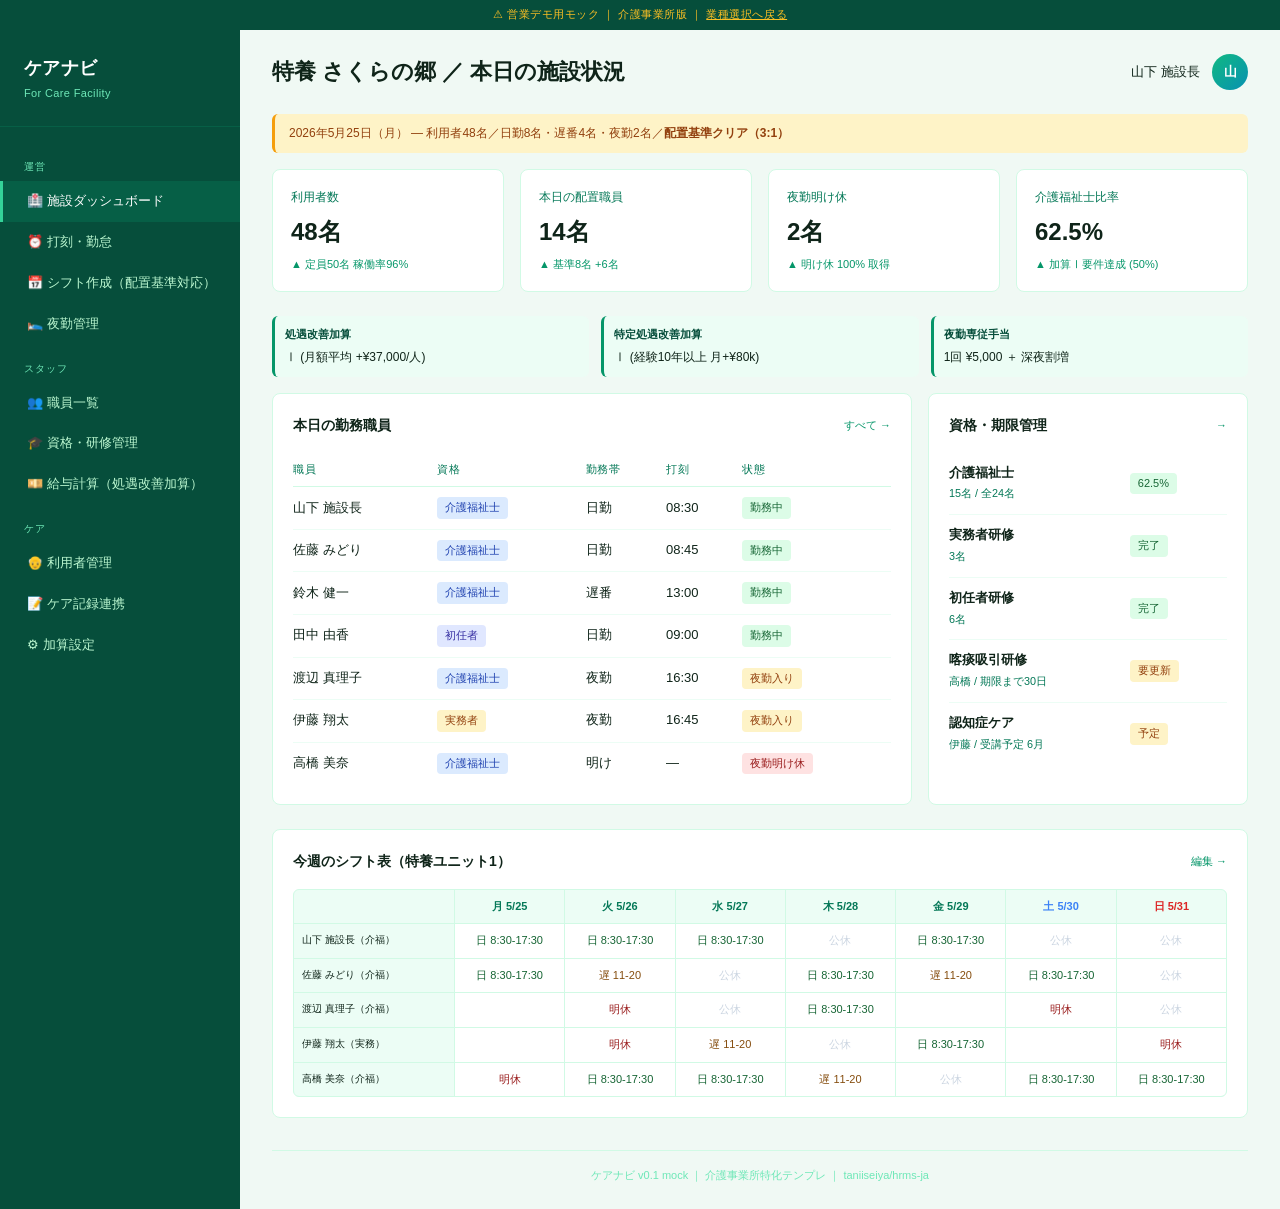
==== mock/caregiving.html @ 0d87f147 "業種別デモテンプレ追加（飲食・介護・士業） - mock/index.html: 業種選択ハブ（4業種カード形式） - mock/logistics.html: 軽貨物・運送業（リネーム） - moc" ====
<!DOCTYPE html>
<html lang="ja">
<head>
<meta charset="UTF-8">
<meta name="viewport" content="width=device-width, initial-scale=1.0">
<title>ケアナビ ｜ 介護事業所向け勤怠・シフト・人事システム</title>
<style>
  *{box-sizing:border-box;margin:0;padding:0;-webkit-font-smoothing:antialiased}
  body{font-family:"Hiragino Sans","Yu Gothic UI","Meiryo",sans-serif;background:#f0f9f4;color:#0f2419;font-size:14px;line-height:1.6}
  .wrap{display:grid;grid-template-columns:240px 1fr;min-height:100vh;padding-top:30px}
  aside{background:#064e3b;color:#bbf7d0;padding:24px 0}
  .logo{padding:0 24px 24px;border-bottom:1px solid #065f46;font-weight:700;font-size:18px;color:#fff;letter-spacing:.02em}
  .logo small{display:block;font-size:11px;font-weight:400;color:#6ee7b7;margin-top:2px}
  nav{padding:16px 0}
  nav a{display:block;padding:10px 24px;color:#bbf7d0;text-decoration:none;font-size:13px;border-left:3px solid transparent}
  nav a:hover{background:#065f46;color:#fff}
  nav a.active{background:#065f46;color:#fff;border-left-color:#34d399}
  nav .group{padding:16px 24px 6px;font-size:10px;color:#6ee7b7;letter-spacing:.1em;text-transform:uppercase}
  main{padding:24px 32px;overflow-x:hidden}
  header{display:flex;justify-content:space-between;align-items:center;margin-bottom:24px}
  h1{font-size:22px;font-weight:700;color:#0f2419}
  .user{display:flex;align-items:center;gap:12px;font-size:13px}
  .avatar{width:36px;height:36px;border-radius:50%;background:linear-gradient(135deg,#10b981,#0891b2);color:#fff;display:flex;align-items:center;justify-content:center;font-weight:600}
  .cards{display:grid;grid-template-columns:repeat(4,1fr);gap:16px;margin-bottom:24px}
  .card{background:#fff;border:1px solid #d1fae5;border-radius:8px;padding:18px}
  .card .label{color:#047857;font-size:12px;margin-bottom:6px}
  .card .value{font-size:24px;font-weight:700;color:#0f2419}
  .card .delta{font-size:11px;margin-top:4px}
  .delta.up{color:#059669}.delta.down{color:#dc2626}
  .panels{display:grid;grid-template-columns:2fr 1fr;gap:16px;margin-bottom:24px}
  .panel{background:#fff;border:1px solid #d1fae5;border-radius:8px;padding:20px}
  .panel h2{font-size:14px;font-weight:600;margin-bottom:16px;color:#0f2419;display:flex;justify-content:space-between;align-items:center}
  .panel h2 a{font-size:11px;color:#059669;text-decoration:none;font-weight:400}
  table{width:100%;border-collapse:collapse;font-size:13px}
  th{text-align:left;color:#047857;font-weight:500;font-size:11px;padding:8px 8px 8px 0;border-bottom:1px solid #d1fae5;text-transform:uppercase;letter-spacing:.05em}
  td{padding:10px 8px 10px 0;border-bottom:1px solid #ecfdf5}
  tr:last-child td{border-bottom:none}
  .badge{display:inline-block;padding:2px 8px;border-radius:4px;font-size:11px;font-weight:500}
  .badge.cert-kfk{background:#dbeafe;color:#1e40af}
  .badge.cert-hatsu{background:#e0e7ff;color:#3730a3}
  .badge.cert-jitsu{background:#fef3c7;color:#92400e}
  .badge.ok{background:#dcfce7;color:#166534}
  .badge.warn{background:#fef3c7;color:#92400e}
  .badge.alert{background:#fee2e2;color:#991b1b}
  .shift-grid{display:grid;grid-template-columns:160px repeat(7,1fr);gap:1px;background:#d1fae5;border:1px solid #d1fae5;border-radius:6px;overflow:hidden;font-size:11px}
  .shift-grid > div{background:#fff;padding:8px;text-align:center}
  .shift-grid .hd{background:#ecfdf5;font-weight:600;color:#047857}
  .shift-grid .name{background:#ecfdf5;text-align:left;font-weight:500;color:#0f2419;font-size:10px}
  .sh-day{background:#dcfce7;color:#166534;font-weight:500}
  .sh-late{background:#fef3c7;color:#854d0e;font-weight:500}
  .sh-night{background:#064e3b;color:#fff;font-weight:500}
  .sh-ake{background:#fee2e2;color:#991b1b;font-weight:500}
  .sh-off{color:#cbd5e1}
  .note{background:#fef3c7;color:#92400e;padding:10px 14px;border-radius:6px;font-size:12px;margin-bottom:16px;border-left:3px solid #f59e0b}
  .config-row{display:grid;grid-template-columns:1fr 1fr 1fr;gap:12px;margin-bottom:16px;font-size:12px}
  .config-row > div{background:#ecfdf5;padding:10px;border-radius:6px;border-left:3px solid #059669}
  .config-row strong{color:#064e3b;display:block;margin-bottom:4px;font-size:11px}
  footer{margin-top:32px;padding-top:16px;border-top:1px solid #d1fae5;color:#6ee7b7;font-size:11px;text-align:center}
  .mock-banner{position:fixed;top:0;left:0;right:0;background:#064e3b;color:#fbbf24;text-align:center;padding:6px;font-size:11px;z-index:100;letter-spacing:.05em}
</style>
</head>
<body>
<div class="mock-banner">⚠ 営業デモ用モック ｜ 介護事業所版 ｜ <a href="index.html" style="color:#fbbf24">業種選択へ戻る</a></div>
<div class="wrap">
  <aside>
    <div class="logo">ケアナビ<small>For Care Facility</small></div>
    <nav>
      <div class="group">運営</div>
      <a href="#" class="active">🏥 施設ダッシュボード</a>
      <a href="#">⏰ 打刻・勤怠</a>
      <a href="#">📅 シフト作成（配置基準対応）</a>
      <a href="#">🛌 夜勤管理</a>
      <div class="group">スタッフ</div>
      <a href="#">👥 職員一覧</a>
      <a href="#">🎓 資格・研修管理</a>
      <a href="#">💴 給与計算（処遇改善加算）</a>
      <div class="group">ケア</div>
      <a href="#">👴 利用者管理</a>
      <a href="#">📝 ケア記録連携</a>
      <a href="#">⚙ 加算設定</a>
    </nav>
  </aside>
  <main>
    <header>
      <h1>特養 さくらの郷 ／ 本日の施設状況</h1>
      <div class="user">
        <span>山下 施設長</span>
        <div class="avatar">山</div>
      </div>
    </header>

    <div class="note">2026年5月25日（月） — 利用者48名／日勤8名・遅番4名・夜勤2名／<strong>配置基準クリア（3:1）</strong></div>

    <div class="cards">
      <div class="card">
        <div class="label">利用者数</div>
        <div class="value">48名</div>
        <div class="delta up">▲ 定員50名 稼働率96%</div>
      </div>
      <div class="card">
        <div class="label">本日の配置職員</div>
        <div class="value">14名</div>
        <div class="delta up">▲ 基準8名 +6名</div>
      </div>
      <div class="card">
        <div class="label">夜勤明け休</div>
        <div class="value">2名</div>
        <div class="delta up">▲ 明け休 100% 取得</div>
      </div>
      <div class="card">
        <div class="label">介護福祉士比率</div>
        <div class="value">62.5%</div>
        <div class="delta up">▲ 加算Ⅰ要件達成 (50%)</div>
      </div>
    </div>

    <div class="config-row">
      <div><strong>処遇改善加算</strong>Ⅰ (月額平均 +¥37,000/人)</div>
      <div><strong>特定処遇改善加算</strong>Ⅰ (経験10年以上 月+¥80k)</div>
      <div><strong>夜勤専従手当</strong>1回 ¥5,000 ＋ 深夜割増</div>
    </div>

    <div class="panels">
      <div class="panel">
        <h2>本日の勤務職員 <a href="#">すべて →</a></h2>
        <table>
          <thead>
            <tr><th>職員</th><th>資格</th><th>勤務帯</th><th>打刻</th><th>状態</th></tr>
          </thead>
          <tbody>
            <tr><td>山下 施設長</td><td><span class="badge cert-kfk">介護福祉士</span></td><td>日勤</td><td>08:30</td><td><span class="badge ok">勤務中</span></td></tr>
            <tr><td>佐藤 みどり</td><td><span class="badge cert-kfk">介護福祉士</span></td><td>日勤</td><td>08:45</td><td><span class="badge ok">勤務中</span></td></tr>
            <tr><td>鈴木 健一</td><td><span class="badge cert-kfk">介護福祉士</span></td><td>遅番</td><td>13:00</td><td><span class="badge ok">勤務中</span></td></tr>
            <tr><td>田中 由香</td><td><span class="badge cert-hatsu">初任者</span></td><td>日勤</td><td>09:00</td><td><span class="badge ok">勤務中</span></td></tr>
            <tr><td>渡辺 真理子</td><td><span class="badge cert-kfk">介護福祉士</span></td><td>夜勤</td><td>16:30</td><td><span class="badge warn">夜勤入り</span></td></tr>
            <tr><td>伊藤 翔太</td><td><span class="badge cert-jitsu">実務者</span></td><td>夜勤</td><td>16:45</td><td><span class="badge warn">夜勤入り</span></td></tr>
            <tr><td>高橋 美奈</td><td><span class="badge cert-kfk">介護福祉士</span></td><td>明け</td><td>—</td><td><span class="badge alert">夜勤明け休</span></td></tr>
          </tbody>
        </table>
      </div>

      <div class="panel">
        <h2>資格・期限管理 <a href="#">→</a></h2>
        <table>
          <tbody>
            <tr><td><strong>介護福祉士</strong><br><small style="color:#047857">15名 / 全24名</small></td><td><span class="badge ok">62.5%</span></td></tr>
            <tr><td><strong>実務者研修</strong><br><small style="color:#047857">3名</small></td><td><span class="badge ok">完了</span></td></tr>
            <tr><td><strong>初任者研修</strong><br><small style="color:#047857">6名</small></td><td><span class="badge ok">完了</span></td></tr>
            <tr><td><strong>喀痰吸引研修</strong><br><small style="color:#047857">高橋 / 期限まで30日</small></td><td><span class="badge warn">要更新</span></td></tr>
            <tr><td><strong>認知症ケア</strong><br><small style="color:#047857">伊藤 / 受講予定 6月</small></td><td><span class="badge warn">予定</span></td></tr>
          </tbody>
        </table>
      </div>
    </div>

    <div class="panel">
      <h2>今週のシフト表（特養ユニット1） <a href="#">編集 →</a></h2>
      <div class="shift-grid">
        <div class="hd"></div>
        <div class="hd">月 5/25</div><div class="hd">火 5/26</div><div class="hd">水 5/27</div><div class="hd">木 5/28</div><div class="hd">金 5/29</div><div class="hd" style="color:#3b82f6">土 5/30</div><div class="hd" style="color:#dc2626">日 5/31</div>
        <div class="name">山下 施設長（介福）</div>
        <div class="sh-day">日 8:30-17:30</div><div class="sh-day">日 8:30-17:30</div><div class="sh-day">日 8:30-17:30</div><div class="sh-off">公休</div><div class="sh-day">日 8:30-17:30</div><div class="sh-off">公休</div><div class="sh-off">公休</div>
        <div class="name">佐藤 みどり（介福）</div>
        <div class="sh-day">日 8:30-17:30</div><div class="sh-late">遅 11-20</div><div class="sh-off">公休</div><div class="sh-day">日 8:30-17:30</div><div class="sh-late">遅 11-20</div><div class="sh-day">日 8:30-17:30</div><div class="sh-off">公休</div>
        <div class="name">渡辺 真理子（介福）</div>
        <div class="sh-night">夜 16:30-翌9:30</div><div class="sh-ake">明休</div><div class="sh-off">公休</div><div class="sh-day">日 8:30-17:30</div><div class="sh-night">夜 16:30-翌9:30</div><div class="sh-ake">明休</div><div class="sh-off">公休</div>
        <div class="name">伊藤 翔太（実務）</div>
        <div class="sh-night">夜 16:30-翌9:30</div><div class="sh-ake">明休</div><div class="sh-late">遅 11-20</div><div class="sh-off">公休</div><div class="sh-day">日 8:30-17:30</div><div class="sh-night">夜 16:30-翌9:30</div><div class="sh-ake">明休</div>
        <div class="name">高橋 美奈（介福）</div>
        <div class="sh-ake">明休</div><div class="sh-day">日 8:30-17:30</div><div class="sh-day">日 8:30-17:30</div><div class="sh-late">遅 11-20</div><div class="sh-off">公休</div><div class="sh-day">日 8:30-17:30</div><div class="sh-day">日 8:30-17:30</div>
      </div>
    </div>

    <footer>
      ケアナビ v0.1 mock ｜ 介護事業所特化テンプレ ｜ taniiseiya/hrms-ja
    </footer>
  </main>
</div>
</body>
</html>
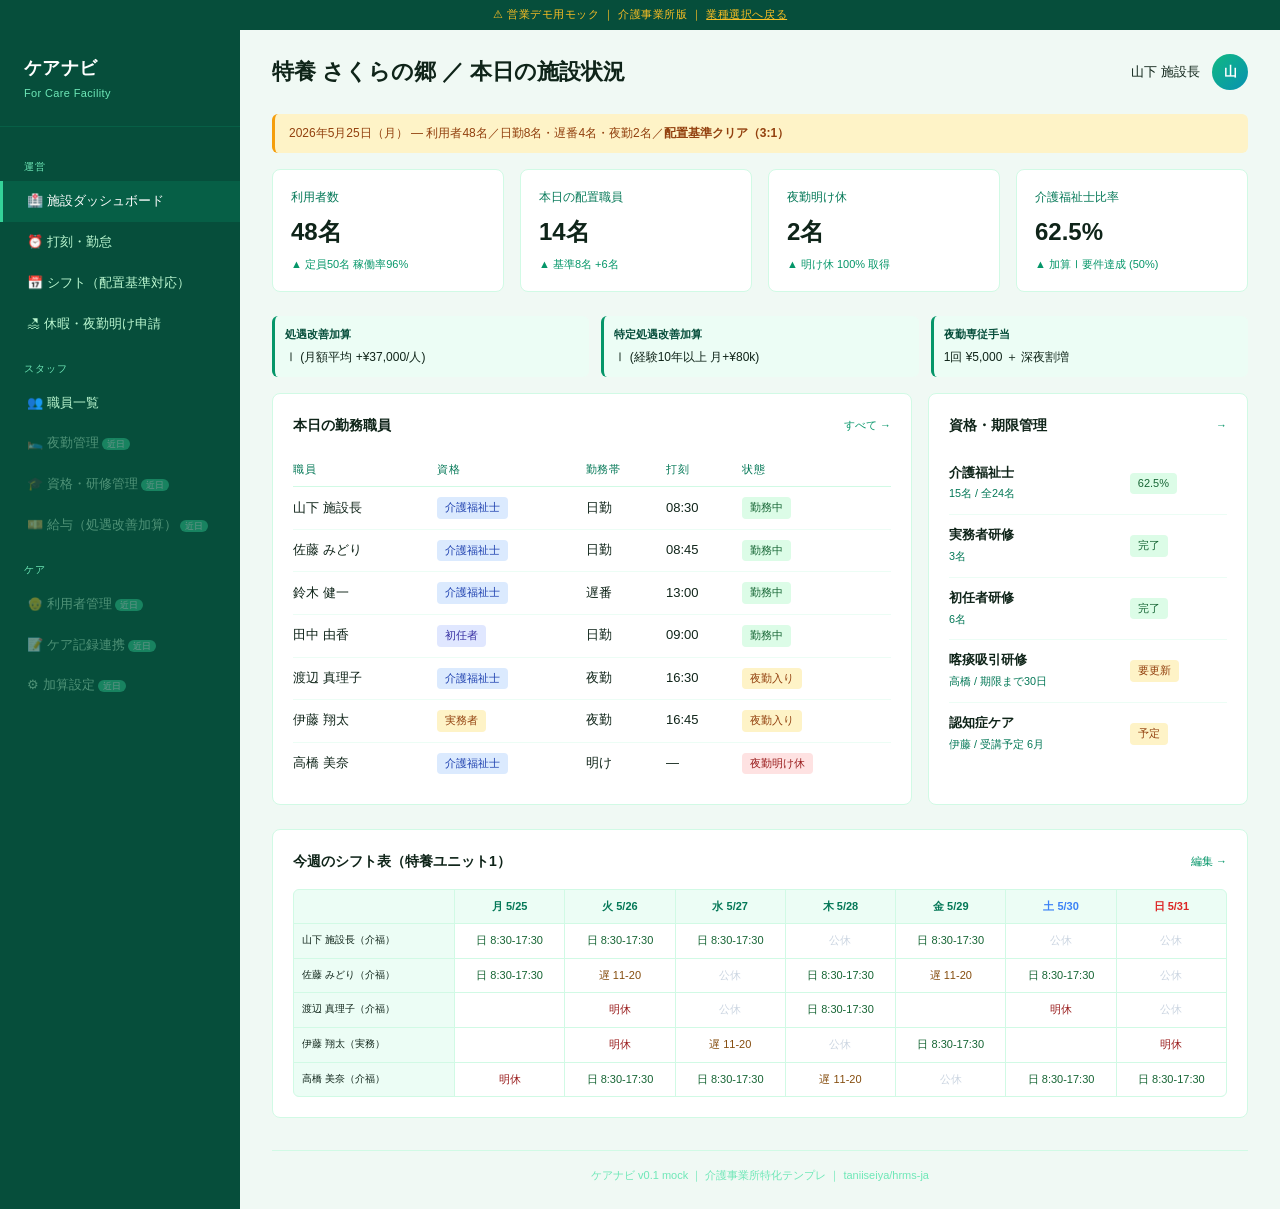
==== commit 8bd6e92f: "v0.3: 90%動作モック化（5ページ × 4業種 + localStorage永続化） 新規ファイル: - mock/shared/style.css: 共通スタイル + 業界テーマ（CSS変数で" ====
--- a/mock/caregiving.html
+++ b/mock/caregiving.html
@@ -66,18 +66,19 @@
     <div class="logo">ケアナビ<small>For Care Facility</small></div>
     <nav>
       <div class="group">運営</div>
-      <a href="#" class="active">🏥 施設ダッシュボード</a>
-      <a href="#">⏰ 打刻・勤怠</a>
-      <a href="#">📅 シフト作成（配置基準対応）</a>
-      <a href="#">🛌 夜勤管理</a>
+      <a href="caregiving.html" class="active">🏥 施設ダッシュボード</a>
+      <a href="attendance.html?industry=caregiving">⏰ 打刻・勤怠</a>
+      <a href="shift.html?industry=caregiving">📅 シフト（配置基準対応）</a>
+      <a href="leave.html?industry=caregiving">🏖 休暇・夜勤明け申請</a>
       <div class="group">スタッフ</div>
-      <a href="#">👥 職員一覧</a>
-      <a href="#">🎓 資格・研修管理</a>
-      <a href="#">💴 給与計算（処遇改善加算）</a>
+      <a href="employees.html?industry=caregiving">👥 職員一覧</a>
+      <a href="#" style="opacity:.4">🛌 夜勤管理 <span style="font-size:9px;background:#34d399;color:#fff;padding:1px 5px;border-radius:8px">近日</span></a>
+      <a href="#" style="opacity:.4">🎓 資格・研修管理 <span style="font-size:9px;background:#34d399;color:#fff;padding:1px 5px;border-radius:8px">近日</span></a>
+      <a href="#" style="opacity:.4">💴 給与（処遇改善加算） <span style="font-size:9px;background:#34d399;color:#fff;padding:1px 5px;border-radius:8px">近日</span></a>
       <div class="group">ケア</div>
-      <a href="#">👴 利用者管理</a>
-      <a href="#">📝 ケア記録連携</a>
-      <a href="#">⚙ 加算設定</a>
+      <a href="#" style="opacity:.4">👴 利用者管理 <span style="font-size:9px;background:#34d399;color:#fff;padding:1px 5px;border-radius:8px">近日</span></a>
+      <a href="#" style="opacity:.4">📝 ケア記録連携 <span style="font-size:9px;background:#34d399;color:#fff;padding:1px 5px;border-radius:8px">近日</span></a>
+      <a href="#" style="opacity:.4">⚙ 加算設定 <span style="font-size:9px;background:#34d399;color:#fff;padding:1px 5px;border-radius:8px">近日</span></a>
     </nav>
   </aside>
   <main>
@@ -122,7 +123,7 @@
 
     <div class="panels">
       <div class="panel">
-        <h2>本日の勤務職員 <a href="#">すべて →</a></h2>
+        <h2>本日の勤務職員 <a href="attendance.html?industry=caregiving">すべて →</a></h2>
         <table>
           <thead>
             <tr><th>職員</th><th>資格</th><th>勤務帯</th><th>打刻</th><th>状態</th></tr>
@@ -140,7 +141,7 @@
       </div>
 
       <div class="panel">
-        <h2>資格・期限管理 <a href="#">→</a></h2>
+        <h2>資格・期限管理 <a href="employees.html?industry=caregiving">→</a></h2>
         <table>
           <tbody>
             <tr><td><strong>介護福祉士</strong><br><small style="color:#047857">15名 / 全24名</small></td><td><span class="badge ok">62.5%</span></td></tr>
@@ -154,7 +155,7 @@
     </div>
 
     <div class="panel">
-      <h2>今週のシフト表（特養ユニット1） <a href="#">編集 →</a></h2>
+      <h2>今週のシフト表（特養ユニット1） <a href="shift.html?industry=caregiving">編集 →</a></h2>
       <div class="shift-grid">
         <div class="hd"></div>
         <div class="hd">月 5/25</div><div class="hd">火 5/26</div><div class="hd">水 5/27</div><div class="hd">木 5/28</div><div class="hd">金 5/29</div><div class="hd" style="color:#3b82f6">土 5/30</div><div class="hd" style="color:#dc2626">日 5/31</div>
